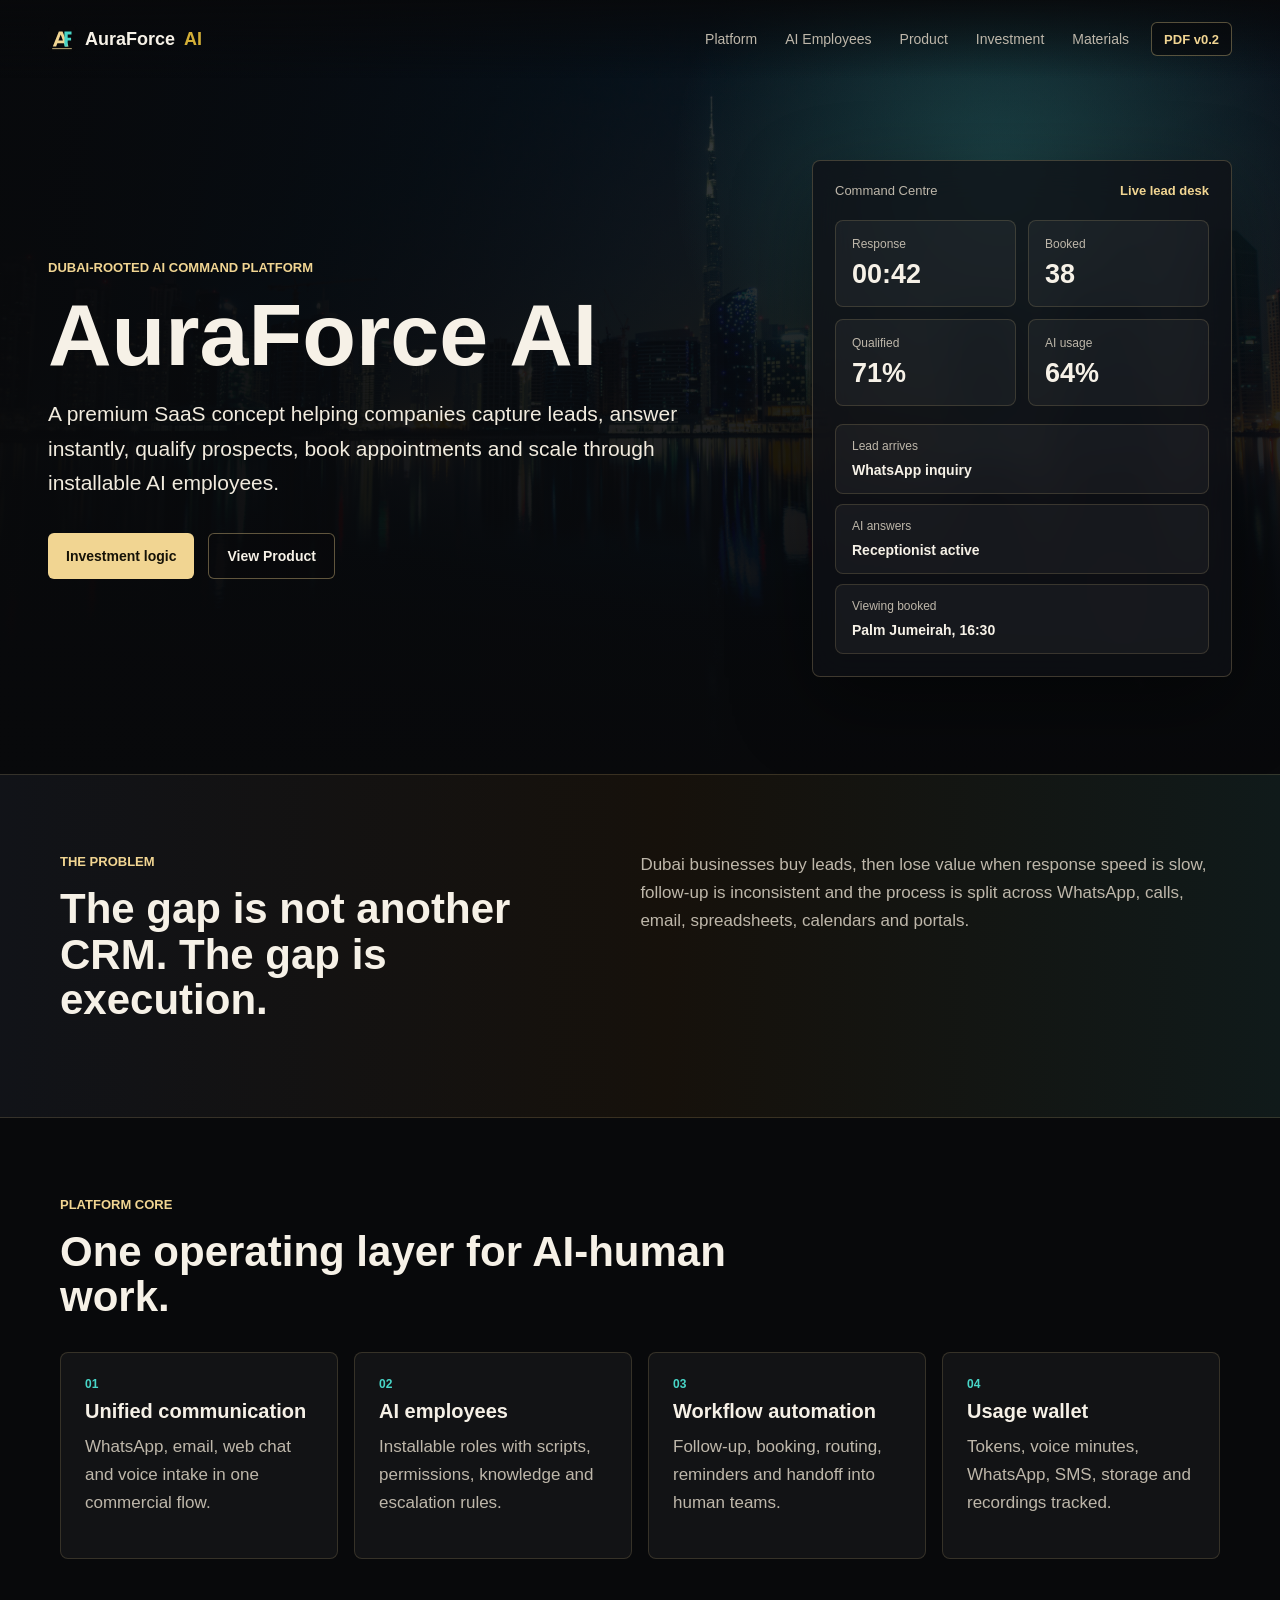
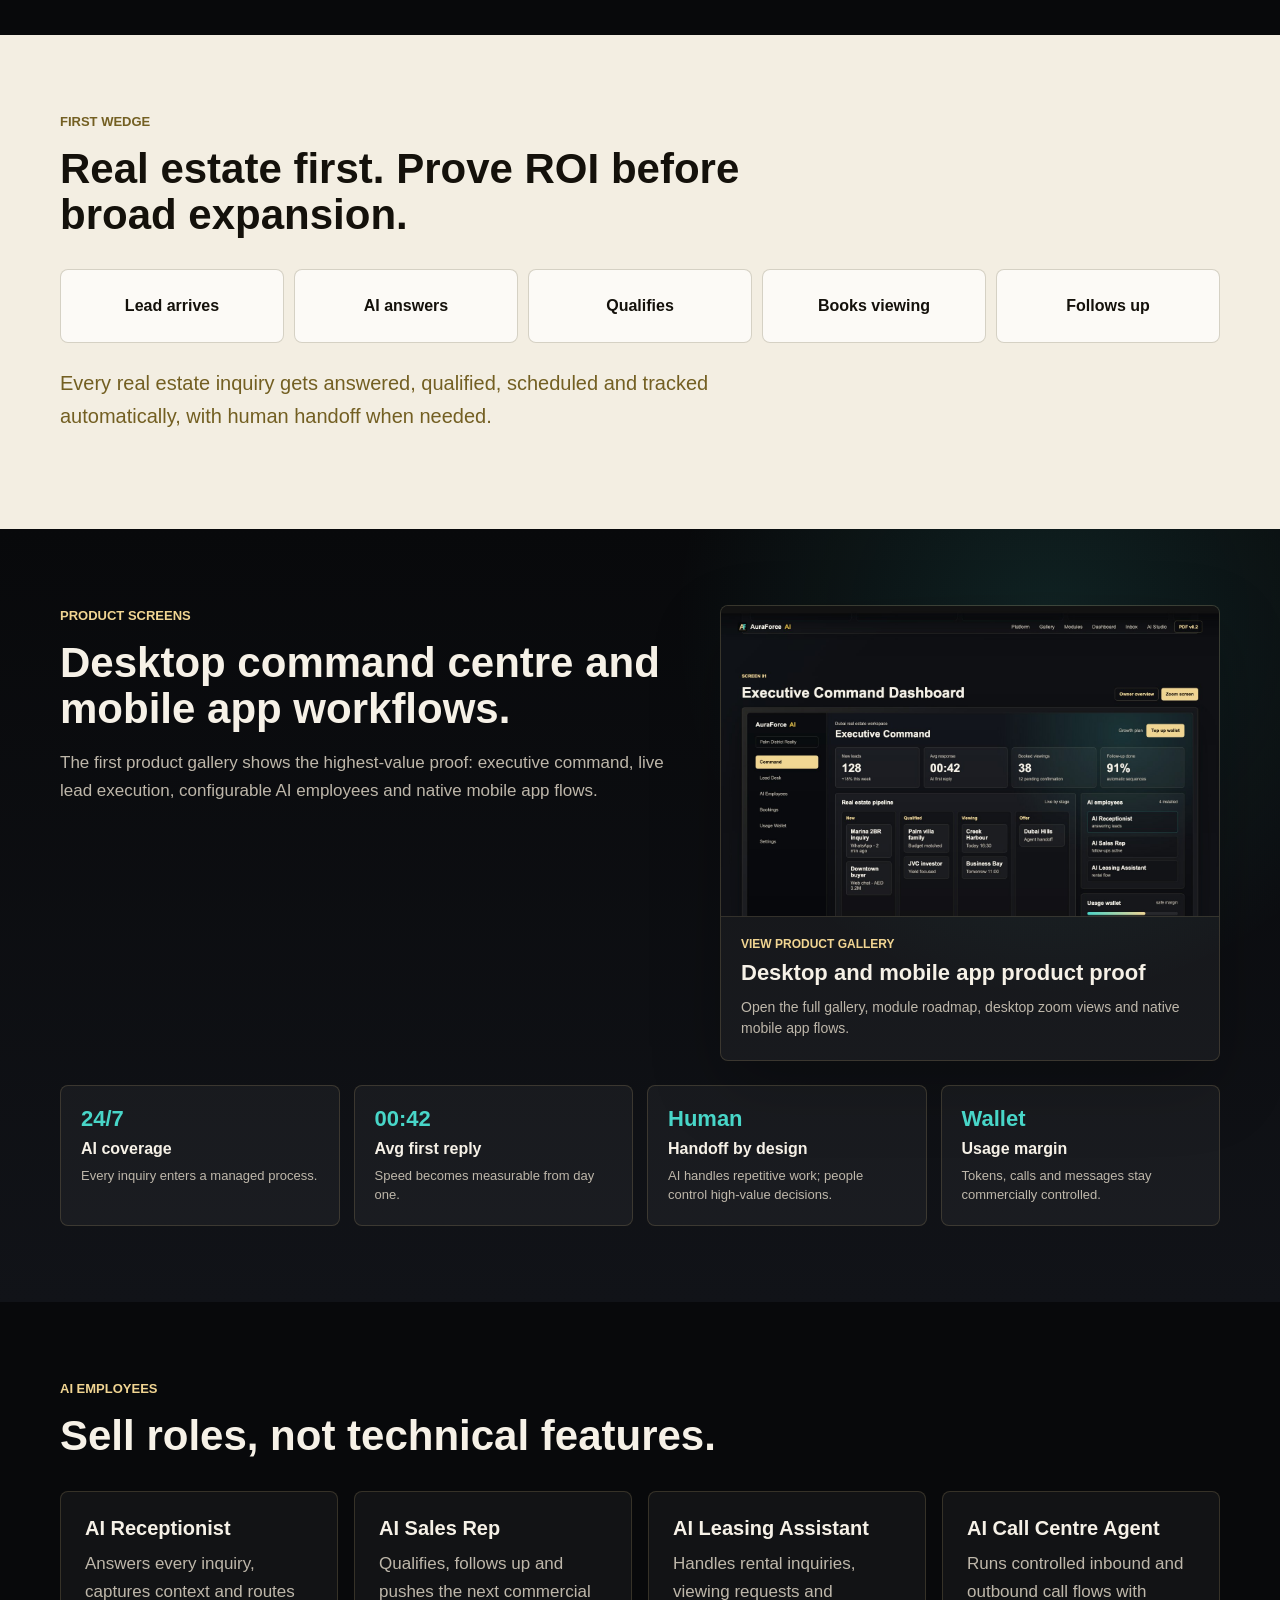
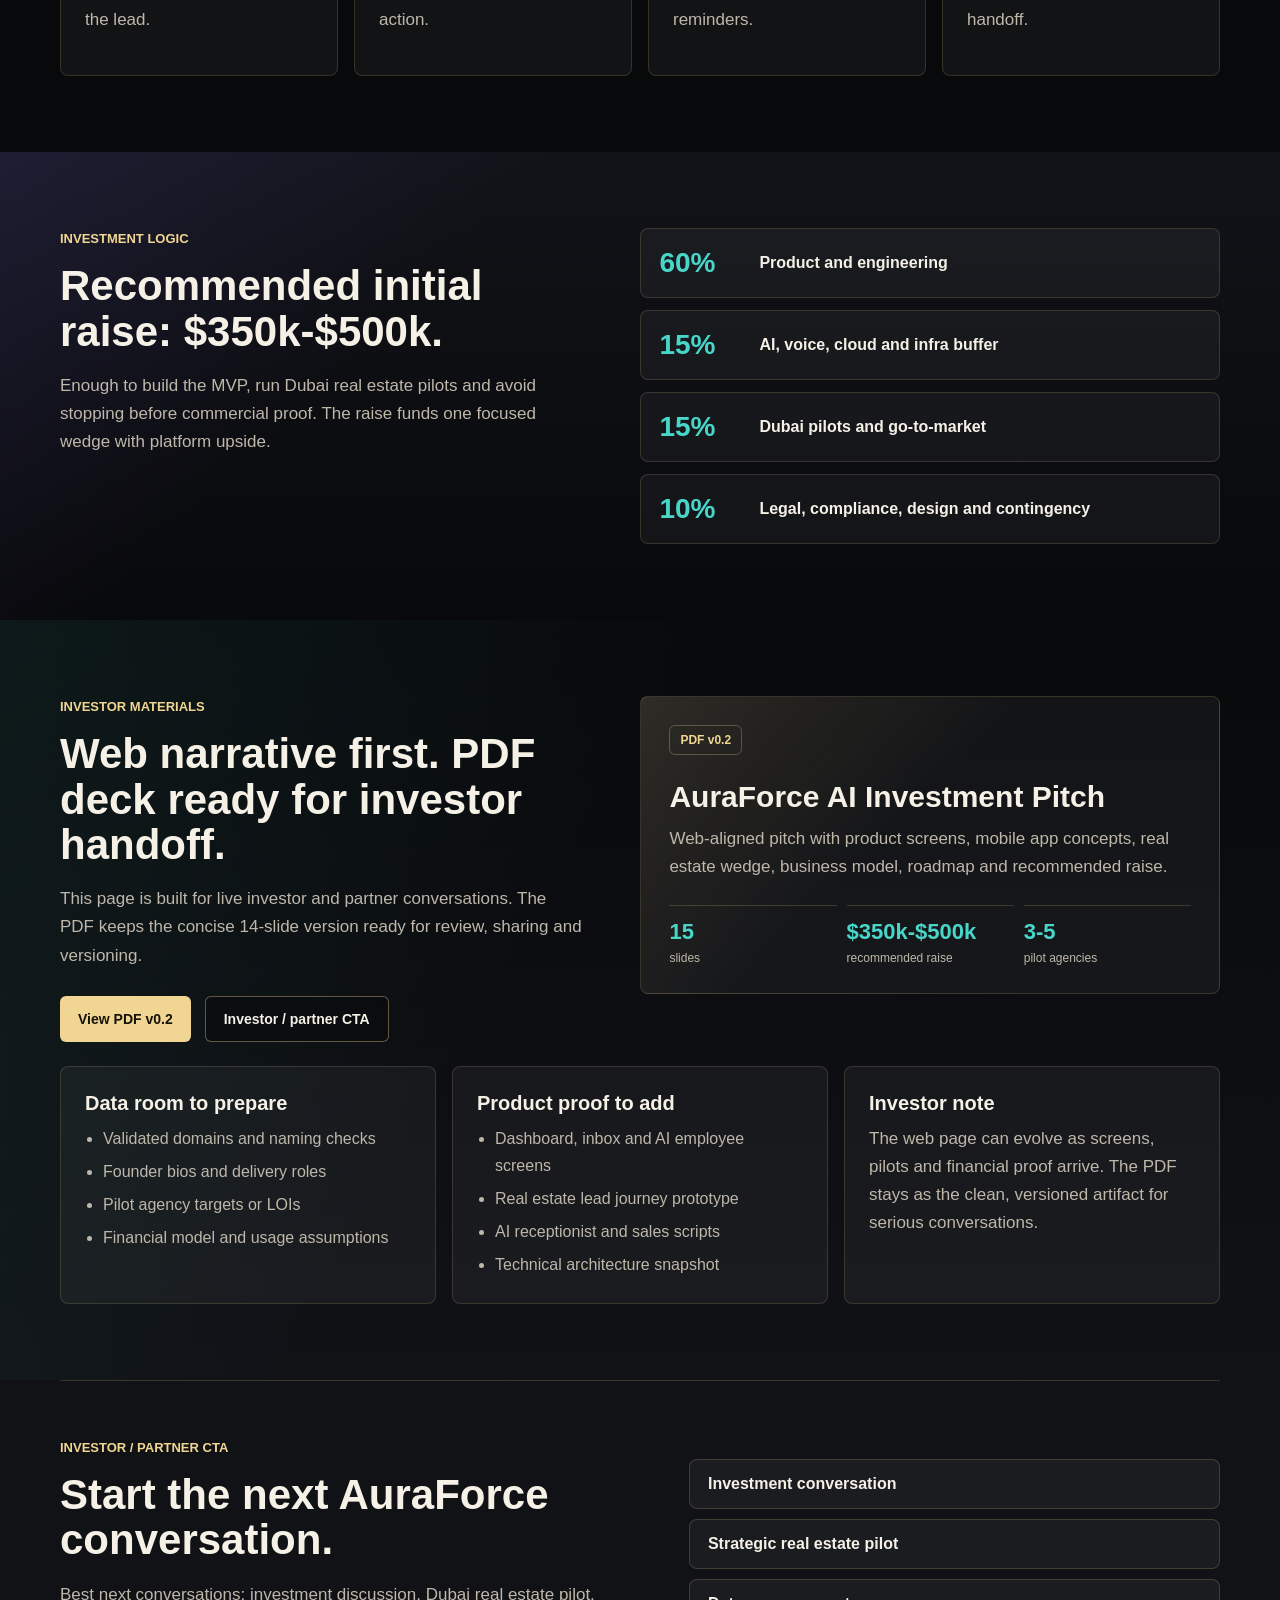
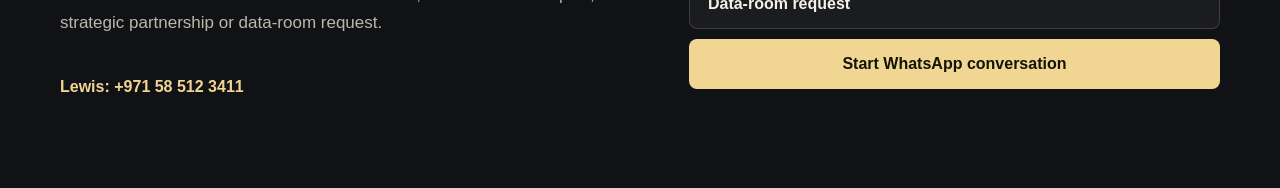
==== web/index.html @ 34d178dd "Initial AuraForce AI project" ====
<!doctype html>
<html lang="en">
  <head>
    <meta charset="utf-8">
    <meta name="viewport" content="width=device-width, initial-scale=1">
    <title>AuraForce AI | AI Command Platform for Modern Business</title>
    <meta
      name="description"
      content="A premium Dubai-rooted AI command platform helping companies capture leads, answer instantly, qualify prospects, book appointments and scale through installable AI employees."
    >
    <link rel="icon" type="image/svg+xml" href="../brand/auraforce-logo.svg">
    <link rel="stylesheet" href="styles.css">
  </head>
  <body>
    <header class="site-header" aria-label="Primary navigation">
      <a class="brand-mark" href="#top" aria-label="AuraForce AI home">
        <img src="../brand/auraforce-logo.svg" alt="" aria-hidden="true">
        <span>AuraForce</span>
        <span>AI</span>
      </a>
      <div class="header-cluster">
        <nav>
          <a href="#platform">Platform</a>
          <a href="#employees">AI Employees</a>
          <a href="screens.html#product-gallery">Product</a>
          <a href="#investment">Investment</a>
          <a href="#materials">Materials</a>
        </nav>
        <a
          class="header-pdf"
          href="../source-materials/AuraForce_AI_Investment_Pitch_v0_2.pdf"
          target="_blank"
          rel="noopener"
        >
          PDF v0.2
        </a>
      </div>
    </header>

    <main id="top">
      <section class="hero">
        <div class="hero-bg" aria-hidden="true"></div>
        <div class="hero-overlay" aria-hidden="true"></div>
        <div class="hero-content">
          <p class="eyebrow">Dubai-rooted AI command platform</p>
          <h1>AuraForce AI</h1>
          <p class="hero-copy">
            A premium SaaS concept helping companies capture leads, answer instantly,
            qualify prospects, book appointments and scale through installable AI employees.
          </p>
          <div class="hero-actions">
            <a class="button primary" href="#investment">Investment logic</a>
            <a class="button secondary" href="screens.html#product-gallery">View Product</a>
          </div>
        </div>
        <aside class="command-panel" aria-label="AuraForce command platform preview">
          <div class="panel-top">
            <span>Command Centre</span>
            <strong>Live lead desk</strong>
          </div>
          <div class="metric-grid">
            <div>
              <span>Response</span>
              <strong>00:42</strong>
            </div>
            <div>
              <span>Booked</span>
              <strong>38</strong>
            </div>
            <div>
              <span>Qualified</span>
              <strong>71%</strong>
            </div>
            <div>
              <span>AI usage</span>
              <strong>64%</strong>
            </div>
          </div>
          <div class="lead-flow">
            <div><span>Lead arrives</span><strong>WhatsApp inquiry</strong></div>
            <div><span>AI answers</span><strong>Receptionist active</strong></div>
            <div><span>Viewing booked</span><strong>Palm Jumeirah, 16:30</strong></div>
          </div>
        </aside>
      </section>

      <section class="intro-band" id="platform">
        <div class="section-inner two-column">
          <div>
            <p class="eyebrow">The problem</p>
            <h2>The gap is not another CRM. The gap is execution.</h2>
          </div>
          <p>
            Dubai businesses buy leads, then lose value when response speed is slow,
            follow-up is inconsistent and the process is split across WhatsApp, calls,
            email, spreadsheets, calendars and portals.
          </p>
        </div>
      </section>

      <section class="section">
        <div class="section-inner">
          <div class="section-heading">
            <p class="eyebrow">Platform core</p>
            <h2>One operating layer for AI-human work.</h2>
          </div>
          <div class="capability-grid">
            <article>
              <span>01</span>
              <h3>Unified communication</h3>
              <p>WhatsApp, email, web chat and voice intake in one commercial flow.</p>
            </article>
            <article>
              <span>02</span>
              <h3>AI employees</h3>
              <p>Installable roles with scripts, permissions, knowledge and escalation rules.</p>
            </article>
            <article>
              <span>03</span>
              <h3>Workflow automation</h3>
              <p>Follow-up, booking, routing, reminders and handoff into human teams.</p>
            </article>
            <article>
              <span>04</span>
              <h3>Usage wallet</h3>
              <p>Tokens, voice minutes, WhatsApp, SMS, storage and recordings tracked.</p>
            </article>
          </div>
        </div>
      </section>

      <section class="wedge-section">
        <div class="section-inner">
          <div class="section-heading">
            <p class="eyebrow">First wedge</p>
            <h2>Real estate first. Prove ROI before broad expansion.</h2>
          </div>
          <div class="flow-row" aria-label="Real estate lead flow">
            <div>Lead arrives</div>
            <div>AI answers</div>
            <div>Qualifies</div>
            <div>Books viewing</div>
            <div>Follows up</div>
          </div>
          <p class="wedge-copy">
            Every real estate inquiry gets answered, qualified, scheduled and tracked
            automatically, with human handoff when needed.
          </p>
        </div>
      </section>

      <section class="section product-screens-section" id="screens-preview">
        <div class="section-inner screen-preview-layout">
          <div>
            <p class="eyebrow">Product screens</p>
            <h2>Desktop command centre and mobile app workflows.</h2>
            <p>
              The first product gallery shows the highest-value proof: executive command,
              live lead execution, configurable AI employees and native mobile app flows.
            </p>
          </div>
          <a class="featured-product-card" href="screens.html#product-gallery">
            <img src="../assets/screens/01-command-dashboard.png" alt="AuraForce AI desktop command dashboard preview">
            <div>
              <span>View Product Gallery</span>
              <strong>Desktop and mobile app product proof</strong>
              <p>Open the full gallery, module roadmap, desktop zoom views and native mobile app flows.</p>
            </div>
          </a>
        </div>
        <div class="section-inner proof-strip">
          <article><span>24/7</span><strong>AI coverage</strong><p>Every inquiry enters a managed process.</p></article>
          <article><span>00:42</span><strong>Avg first reply</strong><p>Speed becomes measurable from day one.</p></article>
          <article><span>Human</span><strong>Handoff by design</strong><p>AI handles repetitive work; people control high-value decisions.</p></article>
          <article><span>Wallet</span><strong>Usage margin</strong><p>Tokens, calls and messages stay commercially controlled.</p></article>
          </div>
      </section>

      <section class="section" id="employees">
        <div class="section-inner">
          <div class="section-heading">
            <p class="eyebrow">AI employees</p>
            <h2>Sell roles, not technical features.</h2>
          </div>
          <div class="employee-grid">
            <article>
              <h3>AI Receptionist</h3>
              <p>Answers every inquiry, captures context and routes the lead.</p>
            </article>
            <article>
              <h3>AI Sales Rep</h3>
              <p>Qualifies, follows up and pushes the next commercial action.</p>
            </article>
            <article>
              <h3>AI Leasing Assistant</h3>
              <p>Handles rental inquiries, viewing requests and reminders.</p>
            </article>
            <article>
              <h3>AI Call Centre Agent</h3>
              <p>Runs controlled inbound and outbound call flows with handoff.</p>
            </article>
          </div>
        </div>
      </section>

      <section class="section investment-section" id="investment">
        <div class="section-inner investment-layout">
          <div>
            <p class="eyebrow">Investment logic</p>
            <h2>Recommended initial raise: $350k-$500k.</h2>
            <p>
              Enough to build the MVP, run Dubai real estate pilots and avoid stopping
              before commercial proof. The raise funds one focused wedge with platform upside.
            </p>
          </div>
          <div class="allocation-list">
            <div><span>60%</span><strong>Product and engineering</strong></div>
            <div><span>15%</span><strong>AI, voice, cloud and infra buffer</strong></div>
            <div><span>15%</span><strong>Dubai pilots and go-to-market</strong></div>
            <div><span>10%</span><strong>Legal, compliance, design and contingency</strong></div>
          </div>
        </div>
      </section>

      <section class="section materials-section" id="materials">
        <div class="section-inner materials-layout">
          <div>
            <p class="eyebrow">Investor materials</p>
            <h2>Web narrative first. PDF deck ready for investor handoff.</h2>
            <p>
              This page is built for live investor and partner conversations. The PDF keeps
              the concise 14-slide version ready for review, sharing and versioning.
            </p>
            <div class="material-actions">
              <a
                class="button primary"
                href="../source-materials/AuraForce_AI_Investment_Pitch_v0_2.pdf"
                target="_blank"
                rel="noopener"
              >
                View PDF v0.2
              </a>
              <a class="button secondary" href="#contact">Investor / partner CTA</a>
            </div>
          </div>

          <article class="pdf-card" aria-label="AuraForce AI PDF deck">
            <span>PDF v0.2</span>
            <h3>AuraForce AI Investment Pitch</h3>
            <p>
              Web-aligned pitch with product screens, mobile app concepts, real estate
              wedge, business model, roadmap and recommended raise.
            </p>
            <div class="pdf-meta">
              <div><strong>15</strong><span>slides</span></div>
              <div><strong>$350k-$500k</strong><span>recommended raise</span></div>
              <div><strong>3-5</strong><span>pilot agencies</span></div>
            </div>
          </article>
        </div>

        <div class="section-inner readiness-grid">
          <article>
            <h3>Data room to prepare</h3>
            <ul>
              <li>Validated domains and naming checks</li>
              <li>Founder bios and delivery roles</li>
              <li>Pilot agency targets or LOIs</li>
              <li>Financial model and usage assumptions</li>
            </ul>
          </article>
          <article>
            <h3>Product proof to add</h3>
            <ul>
              <li>Dashboard, inbox and AI employee screens</li>
              <li>Real estate lead journey prototype</li>
              <li>AI receptionist and sales scripts</li>
              <li>Technical architecture snapshot</li>
            </ul>
          </article>
          <article>
            <h3>Investor note</h3>
            <p>
              The web page can evolve as screens, pilots and financial proof arrive.
              The PDF stays as the clean, versioned artifact for serious conversations.
            </p>
          </article>
        </div>
      </section>

      <section class="section contact-section" id="contact">
        <div class="section-inner contact-panel">
          <div>
            <p class="eyebrow">Investor / partner CTA</p>
            <h2>Start the next AuraForce conversation.</h2>
            <p>
              Best next conversations: investment discussion, Dubai real estate pilot,
              strategic partnership or data-room request.
            </p>
            <a class="contact-phone" href="tel:+971585123411">Lewis: +971 58 512 3411</a>
          </div>
          <div class="contact-options">
            <span>Investment conversation</span>
            <span>Strategic real estate pilot</span>
            <span>Data-room request</span>
            <a href="https://wa.me/971585123411" target="_blank" rel="noopener">Start WhatsApp conversation</a>
          </div>
        </div>
      </section>
    </main>
  </body>
</html>
---- web/styles.css ----
:root {
  color-scheme: dark;
  --obsidian: #08090b;
  --charcoal: #111318;
  --graphite: #1b1e24;
  --line: rgba(241, 213, 146, 0.22);
  --gold: #d4af37;
  --champagne: #f1d592;
  --aqua: #48d6c8;
  --plum: #6f5bd6;
  --text: #f6f1e7;
  --muted: #beb7aa;
}

* {
  box-sizing: border-box;
}

html {
  scroll-behavior: smooth;
}

body {
  margin: 0;
  font-family: Inter, "Plus Jakarta Sans", Arial, sans-serif;
  color: var(--text);
  background: var(--obsidian);
  overflow-x: hidden;
}

a {
  color: inherit;
  text-decoration: none;
}

.site-header {
  position: fixed;
  top: 0;
  left: 0;
  right: 0;
  z-index: 20;
  display: flex;
  align-items: center;
  justify-content: space-between;
  padding: 22px 48px;
  background: linear-gradient(180deg, rgba(8, 9, 11, 0.88), rgba(8, 9, 11, 0));
}

.brand-mark {
  display: inline-flex;
  gap: 9px;
  align-items: center;
  white-space: nowrap;
  font-weight: 800;
  font-size: 18px;
}

.brand-mark img {
  width: 28px;
  height: 28px;
  border-radius: 7px;
}

.brand-mark span:last-child {
  color: var(--gold);
}

nav {
  display: flex;
  gap: 28px;
  color: var(--muted);
  font-size: 14px;
}

nav a:hover {
  color: var(--champagne);
}

.header-cluster {
  display: flex;
  align-items: center;
  gap: 22px;
}

.header-pdf {
  display: inline-flex;
  min-height: 34px;
  align-items: center;
  justify-content: center;
  border: 1px solid rgba(241, 213, 146, 0.34);
  border-radius: 6px;
  padding: 0 12px;
  color: var(--champagne);
  background: rgba(8, 9, 11, 0.54);
  font-size: 13px;
  font-weight: 800;
}

.hero {
  position: relative;
  min-height: 86vh;
  display: grid;
  grid-template-columns: minmax(0, 1fr) 420px;
  align-items: center;
  gap: 56px;
  padding: 118px 48px 56px;
  overflow: hidden;
}

.hero-bg,
.hero-overlay {
  position: absolute;
  inset: 0;
}

.hero-bg {
  background-image: url("../assets/hero-dubai-skyline.jpg");
  background-size: cover;
  background-position: center;
  transform: scale(1.02);
}

.hero-overlay {
  background:
    radial-gradient(circle at 78% 22%, rgba(72, 214, 200, 0.22), transparent 28%),
    linear-gradient(90deg, rgba(8, 9, 11, 0.96) 0%, rgba(8, 9, 11, 0.7) 48%, rgba(8, 9, 11, 0.58) 100%),
    linear-gradient(180deg, rgba(8, 9, 11, 0.3), rgba(8, 9, 11, 1));
}

.hero-content,
.command-panel {
  position: relative;
  z-index: 2;
}

.hero-content {
  max-width: 760px;
  min-width: 0;
}

.eyebrow {
  margin: 0 0 14px;
  color: var(--champagne);
  font-size: 13px;
  font-weight: 700;
  text-transform: uppercase;
}

h1,
h2,
h3,
p {
  margin-top: 0;
}

h1 {
  margin-bottom: 20px;
  font-size: 88px;
  line-height: 0.96;
  letter-spacing: 0;
}

h2 {
  margin-bottom: 18px;
  font-size: 42px;
  line-height: 1.08;
  letter-spacing: 0;
}

h3 {
  margin-bottom: 10px;
  font-size: 20px;
  line-height: 1.2;
  letter-spacing: 0;
}

p {
  color: var(--muted);
  font-size: 17px;
  line-height: 1.65;
}

.hero-copy {
  max-width: 680px;
  color: #f1ebde;
  font-size: 21px;
}

.hero-actions {
  display: flex;
  flex-wrap: wrap;
  gap: 14px;
  margin-top: 32px;
}

.button {
  display: inline-flex;
  min-height: 46px;
  align-items: center;
  justify-content: center;
  border-radius: 6px;
  padding: 0 18px;
  font-weight: 750;
  font-size: 14px;
}

.button.primary {
  color: #151207;
  background: var(--champagne);
}

.button.secondary {
  border: 1px solid rgba(241, 213, 146, 0.38);
  background: rgba(8, 9, 11, 0.5);
}

.command-panel {
  width: 100%;
  min-width: 0;
  border: 1px solid var(--line);
  border-radius: 8px;
  padding: 22px;
  background: rgba(15, 17, 22, 0.76);
  box-shadow: 0 28px 80px rgba(0, 0, 0, 0.42);
  backdrop-filter: blur(18px);
}

.panel-top {
  display: flex;
  justify-content: space-between;
  gap: 16px;
  margin-bottom: 22px;
  color: var(--muted);
  font-size: 13px;
}

.panel-top strong {
  color: var(--champagne);
}

.metric-grid {
  display: grid;
  grid-template-columns: repeat(2, 1fr);
  gap: 12px;
  margin-bottom: 18px;
}

.metric-grid div,
.lead-flow div,
.capability-grid article,
.employee-grid article,
.allocation-list div,
.pdf-card,
.readiness-grid article {
  border: 1px solid rgba(241, 213, 146, 0.16);
  border-radius: 8px;
  background: rgba(255, 255, 255, 0.045);
}

.metric-grid div {
  padding: 16px;
}

.metric-grid span,
.lead-flow span,
.capability-grid span {
  display: block;
  margin-bottom: 8px;
  color: var(--muted);
  font-size: 12px;
}

.metric-grid strong {
  font-size: 27px;
}

.lead-flow {
  display: grid;
  gap: 10px;
}

.lead-flow div {
  padding: 14px 16px;
}

.lead-flow strong {
  color: #f6f1e7;
  font-size: 14px;
}

.intro-band {
  background: linear-gradient(90deg, #111318, #16110b 52%, #101a1a);
  border-top: 1px solid rgba(241, 213, 146, 0.16);
  border-bottom: 1px solid rgba(241, 213, 146, 0.16);
}

.section,
.intro-band,
.wedge-section {
  padding: 76px 48px;
}

.section-inner {
  width: min(1160px, 100%);
  margin: 0 auto;
}

.two-column,
.investment-layout,
.materials-layout {
  display: grid;
  grid-template-columns: minmax(0, 0.95fr) minmax(0, 1.05fr);
  gap: 56px;
  align-items: start;
}

.section-heading {
  max-width: 720px;
  margin-bottom: 32px;
}

.capability-grid,
.employee-grid {
  display: grid;
  grid-template-columns: repeat(4, 1fr);
  gap: 16px;
}

.capability-grid article,
.employee-grid article {
  padding: 24px;
}

.capability-grid span {
  color: var(--aqua);
  font-weight: 800;
}

.wedge-section {
  background: #f3eee2;
  color: #14110b;
}

.wedge-section .eyebrow,
.wedge-section p {
  color: #735f22;
}

.flow-row {
  display: grid;
  grid-template-columns: repeat(5, 1fr);
  gap: 10px;
  margin: 30px 0 24px;
}

.flow-row div {
  min-height: 74px;
  display: flex;
  align-items: center;
  justify-content: center;
  border: 1px solid rgba(79, 63, 18, 0.22);
  border-radius: 8px;
  padding: 14px;
  background: rgba(255, 255, 255, 0.7);
  text-align: center;
  font-weight: 800;
}

.wedge-copy {
  max-width: 760px;
  font-size: 20px;
}

.product-screens-section {
  background:
    radial-gradient(circle at 82% 12%, rgba(72, 214, 200, 0.12), transparent 30%),
    linear-gradient(180deg, #08090b, #111318);
}

.screen-preview-layout {
  display: grid;
  grid-template-columns: minmax(0, 1fr) minmax(360px, 500px);
  gap: 42px;
  align-items: start;
}

.featured-product-card {
  display: grid;
  overflow: hidden;
  border: 1px solid rgba(241, 213, 146, 0.16);
  border-radius: 8px;
  background: rgba(255, 255, 255, 0.045);
  color: var(--text);
  box-shadow: 0 26px 70px rgba(0, 0, 0, 0.24);
}

.featured-product-card img {
  width: 100%;
  display: block;
  aspect-ratio: 16 / 10;
  object-fit: cover;
  object-position: top center;
  border-bottom: 1px solid rgba(241, 213, 146, 0.13);
}

.featured-product-card div {
  padding: 20px;
}

.featured-product-card span,
.featured-product-card strong {
  display: block;
}

.featured-product-card span {
  color: var(--champagne);
  font-size: 12px;
  font-weight: 850;
  text-transform: uppercase;
}

.featured-product-card strong {
  margin-top: 9px;
  font-size: 22px;
  line-height: 1.2;
}

.featured-product-card p {
  margin: 10px 0 0;
  font-size: 14px;
  line-height: 1.55;
}

.proof-strip {
  display: grid;
  grid-template-columns: repeat(4, 1fr);
  gap: 14px;
  margin-top: 24px;
}

.proof-strip article {
  border: 1px solid rgba(241, 213, 146, 0.16);
  border-radius: 8px;
  padding: 20px;
  background: rgba(255, 255, 255, 0.045);
}

.proof-strip span,
.proof-strip strong {
  display: block;
}

.proof-strip span {
  color: var(--aqua);
  font-size: 22px;
  font-weight: 900;
}

.proof-strip strong {
  margin-top: 8px;
}

.proof-strip p {
  margin: 8px 0 0;
  font-size: 13px;
  line-height: 1.5;
}

.investment-section {
  background:
    linear-gradient(135deg, rgba(111, 91, 214, 0.14), transparent 32%),
    linear-gradient(180deg, #111318, #08090b);
}

.allocation-list {
  display: grid;
  gap: 12px;
}

.allocation-list div {
  display: grid;
  grid-template-columns: 86px minmax(0, 1fr);
  gap: 14px;
  align-items: center;
  padding: 18px;
}

.allocation-list span {
  color: var(--aqua);
  font-size: 28px;
  font-weight: 850;
}

.allocation-list strong {
  line-height: 1.35;
}

.materials-section {
  background:
    linear-gradient(120deg, rgba(72, 214, 200, 0.08), transparent 42%),
    linear-gradient(180deg, #08090b, #101216);
}

.material-actions {
  display: flex;
  flex-wrap: wrap;
  gap: 14px;
  margin-top: 26px;
}

.pdf-card {
  padding: 28px;
  background:
    linear-gradient(135deg, rgba(241, 213, 146, 0.12), transparent 44%),
    rgba(255, 255, 255, 0.045);
}

.pdf-card > span {
  display: inline-flex;
  min-height: 30px;
  align-items: center;
  border: 1px solid rgba(241, 213, 146, 0.28);
  border-radius: 6px;
  padding: 0 10px;
  color: var(--champagne);
  font-size: 12px;
  font-weight: 800;
}

.pdf-card h3 {
  margin-top: 24px;
  font-size: 30px;
}

.pdf-meta {
  display: grid;
  grid-template-columns: repeat(3, 1fr);
  gap: 10px;
  margin-top: 24px;
}

.pdf-meta div {
  border-top: 1px solid rgba(241, 213, 146, 0.18);
  padding-top: 14px;
}

.pdf-meta strong,
.pdf-meta span {
  display: block;
}

.pdf-meta strong {
  color: var(--aqua);
  font-size: 22px;
  line-height: 1.1;
}

.pdf-meta span {
  margin-top: 7px;
  color: var(--muted);
  font-size: 12px;
}

.readiness-grid {
  display: grid;
  grid-template-columns: repeat(3, 1fr);
  gap: 16px;
  margin-top: 24px;
}

.readiness-grid article {
  padding: 24px;
}

.readiness-grid ul {
  margin: 0;
  padding-left: 18px;
  color: var(--muted);
  line-height: 1.7;
}

.readiness-grid li + li {
  margin-top: 6px;
}

.contact-section {
  padding-top: 0;
  background: #101216;
}

.contact-panel {
  display: grid;
  grid-template-columns: minmax(0, 1.05fr) minmax(0, 0.95fr);
  gap: 42px;
  align-items: center;
  border-top: 1px solid rgba(241, 213, 146, 0.18);
  padding-top: 56px;
}

.contact-options {
  display: grid;
  gap: 10px;
}

.contact-options span {
  min-height: 50px;
  display: flex;
  align-items: center;
  border: 1px solid rgba(241, 213, 146, 0.18);
  border-radius: 8px;
  padding: 0 18px;
  background: rgba(255, 255, 255, 0.045);
  color: var(--text);
  font-weight: 800;
}

.contact-options a,
.contact-phone {
  min-height: 50px;
  display: inline-flex;
  align-items: center;
  border-radius: 8px;
  font-weight: 850;
}

.contact-phone {
  margin-top: 8px;
  color: var(--champagne);
}

.contact-options a {
  justify-content: center;
  border: 1px solid rgba(241, 213, 146, 0.34);
  color: #151207;
  background: var(--champagne);
}

@media (max-width: 980px) {
  .site-header {
    padding: 18px 24px;
  }

  nav {
    display: none;
  }

  .header-cluster {
    gap: 0;
  }

  .hero {
    min-height: 84vh;
    grid-template-columns: 1fr;
    gap: 34px;
    padding: 104px 24px 44px;
  }

  h1 {
    font-size: 54px;
  }

  h2 {
    font-size: 34px;
  }

  .hero-copy {
    font-size: 18px;
  }

  .command-panel {
    width: 100%;
    max-width: 520px;
  }

  .section,
  .intro-band,
  .wedge-section {
    padding: 58px 24px;
  }

  .two-column,
  .investment-layout,
  .materials-layout,
  .contact-panel,
  .screen-preview-layout,
  .capability-grid,
  .employee-grid,
  .readiness-grid,
  .proof-strip {
    grid-template-columns: 1fr;
  }

  .flow-row {
    grid-template-columns: 1fr;
  }
}

@media (max-width: 520px) {
  h1 {
    font-size: 42px;
  }

  h2 {
    font-size: 28px;
  }

  .hero-actions {
    display: grid;
  }

  .hero-content,
  .command-panel,
  .section-inner {
    max-width: 100%;
  }

  .hero-content,
  .command-panel {
    width: 100%;
    max-width: 342px;
  }

  .hero-copy {
    font-size: 17px;
    line-height: 1.55;
  }

  .command-panel {
    padding: 16px;
  }

  .panel-top {
    display: grid;
    gap: 6px;
  }

  .metric-grid {
    grid-template-columns: 1fr;
  }

  .allocation-list div {
    grid-template-columns: 1fr;
  }

  .pdf-meta {
    grid-template-columns: 1fr;
  }
}
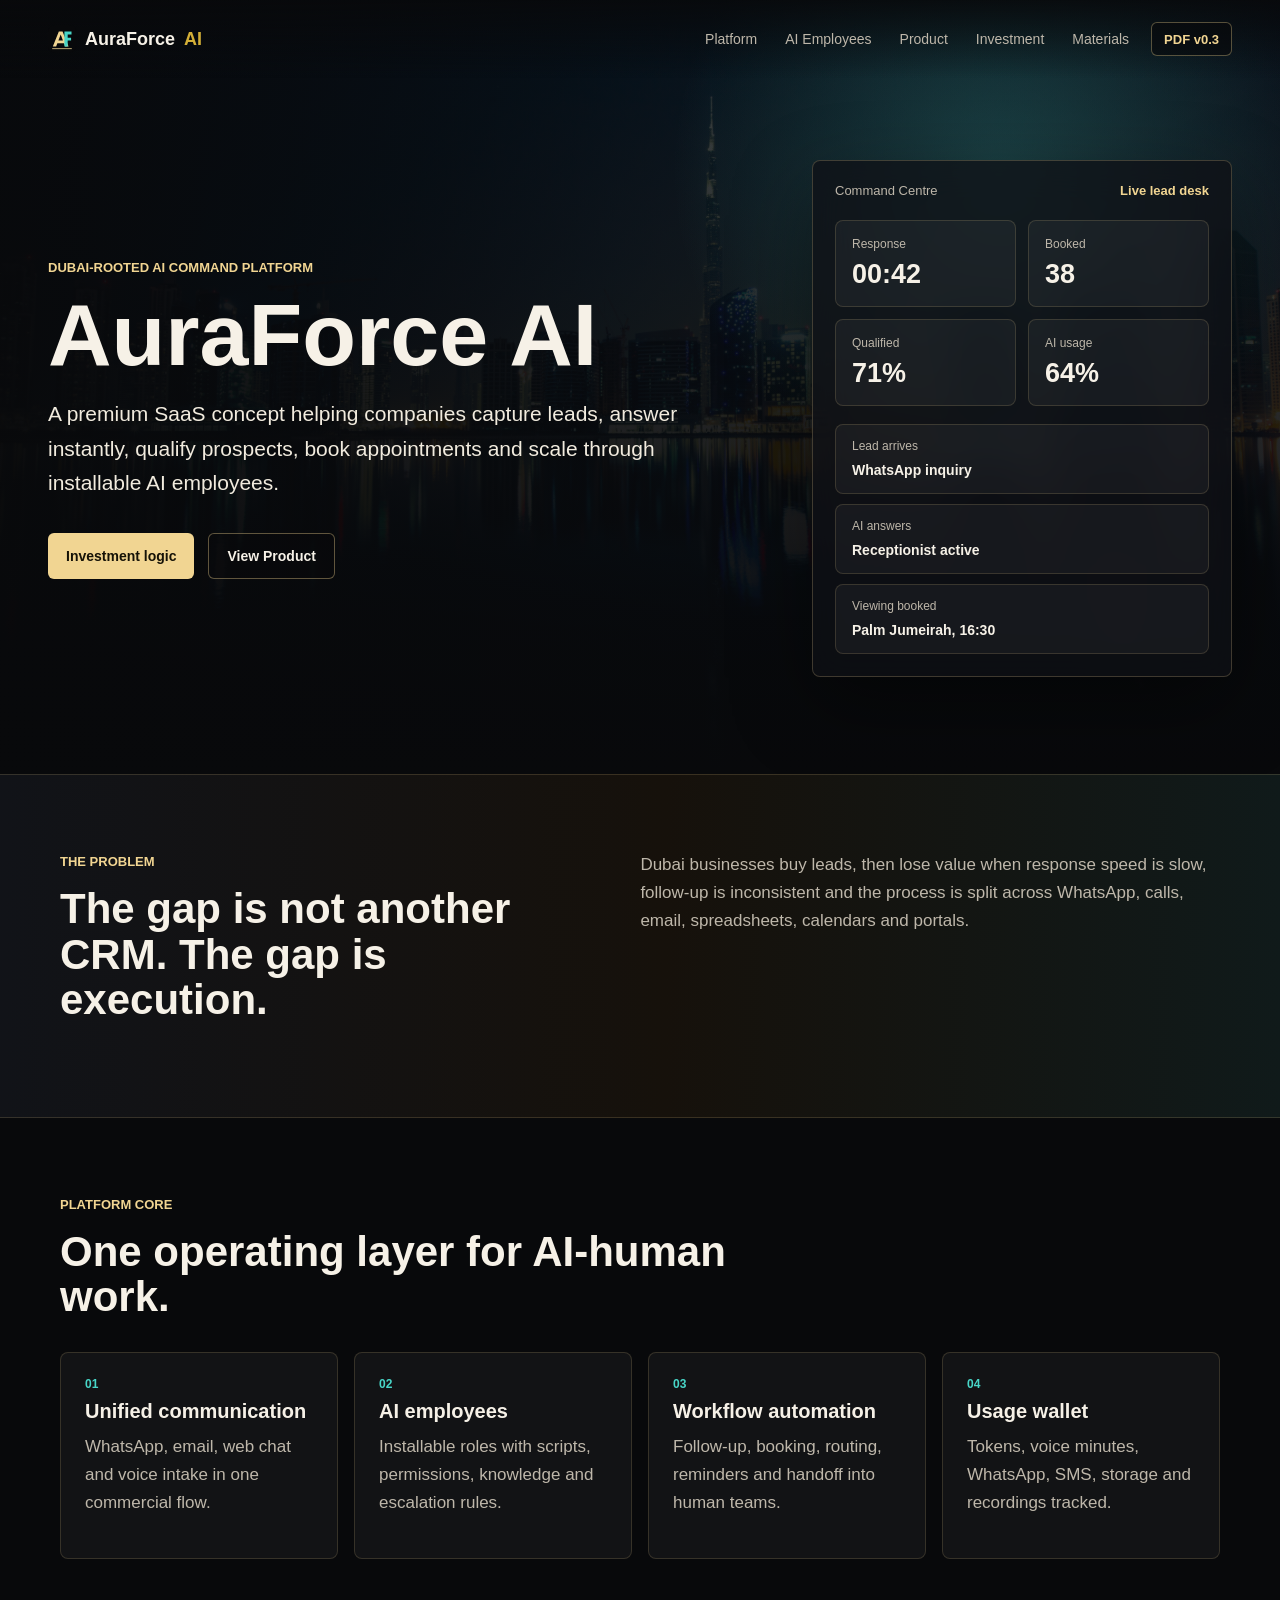
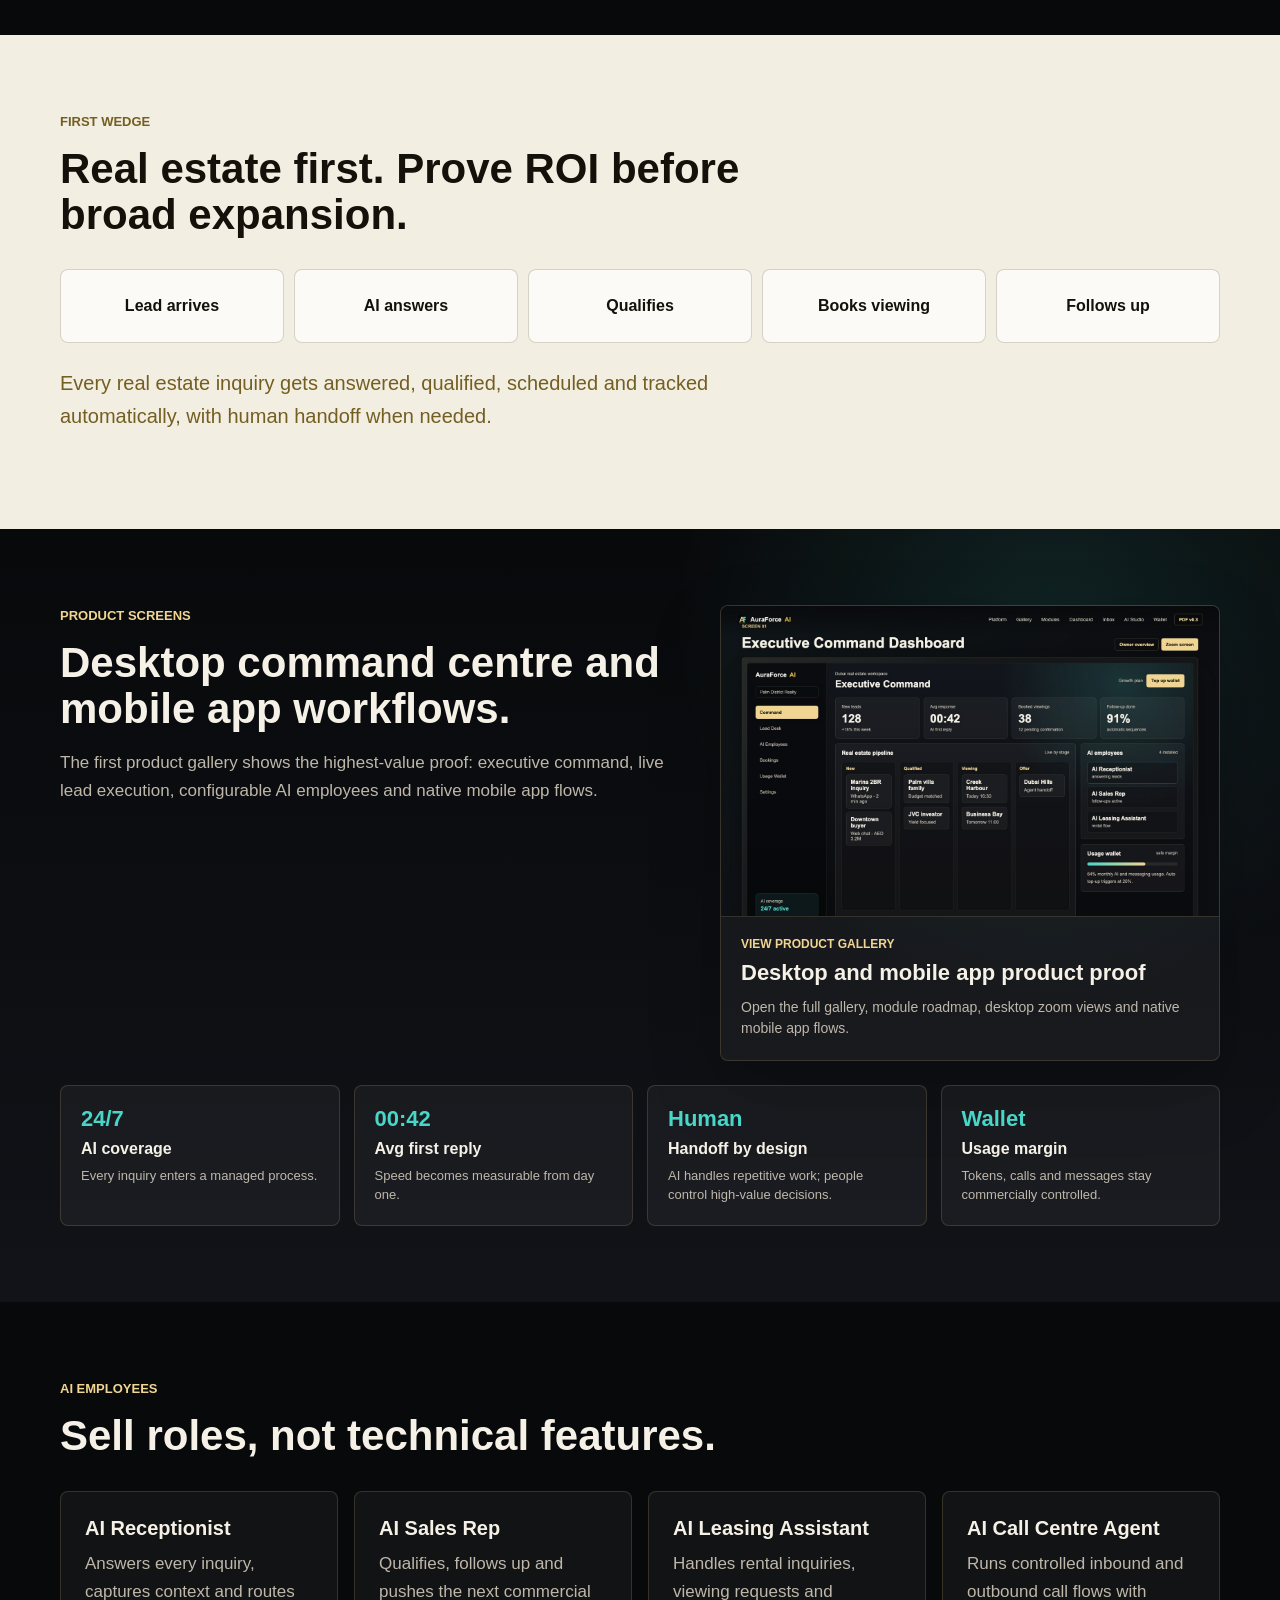
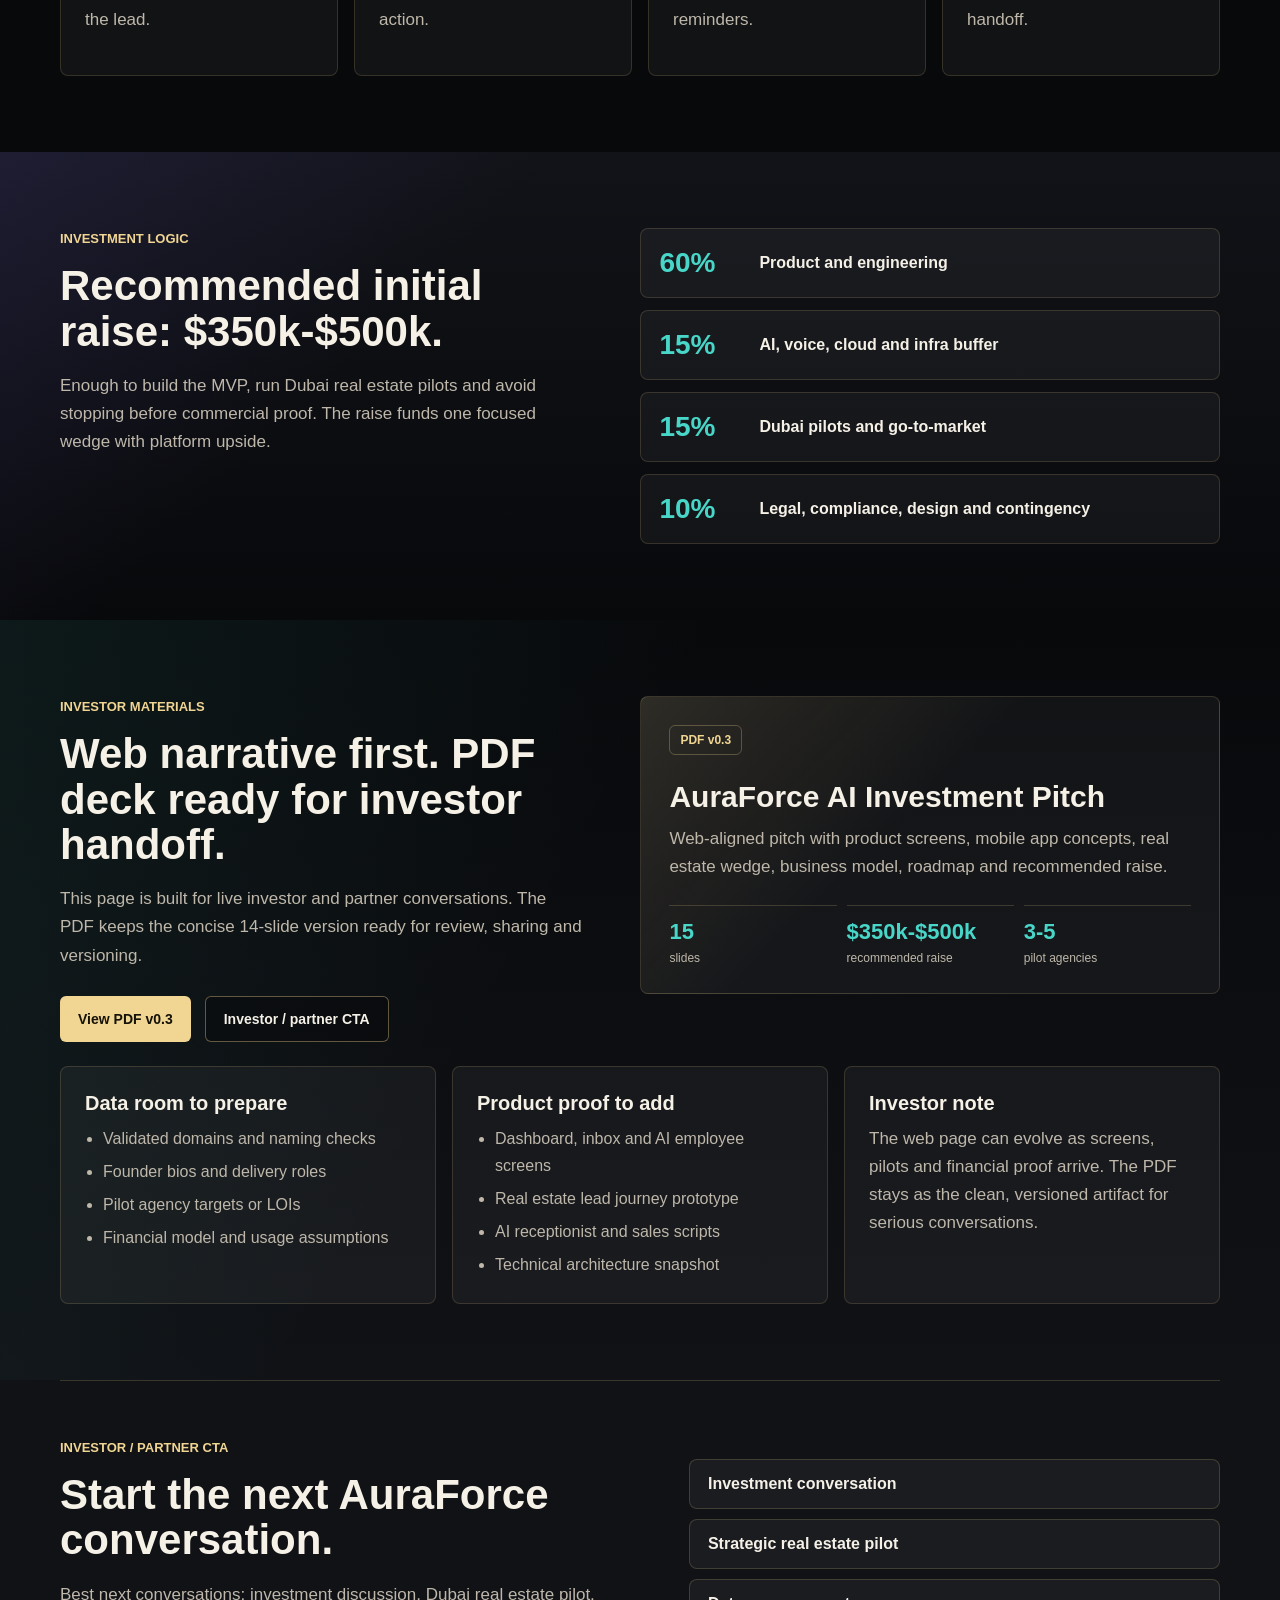
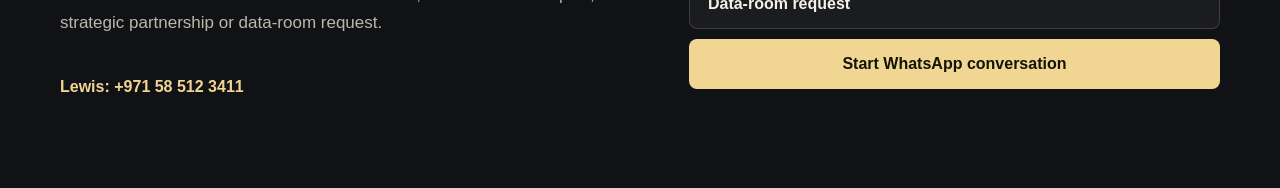
==== commit 66395863: "Add expanded product screens and root redirect" ====
--- a/web/index.html
+++ b/web/index.html
@@ -28,11 +28,11 @@
         </nav>
         <a
           class="header-pdf"
-          href="../source-materials/AuraForce_AI_Investment_Pitch_v0_2.pdf"
+          href="../source-materials/AuraForce_AI_Investment_Pitch_v0_3.pdf"
           target="_blank"
           rel="noopener"
         >
-          PDF v0.2
+          PDF v0.3
         </a>
       </div>
     </header>
@@ -234,18 +234,18 @@
             <div class="material-actions">
               <a
                 class="button primary"
-                href="../source-materials/AuraForce_AI_Investment_Pitch_v0_2.pdf"
+                href="../source-materials/AuraForce_AI_Investment_Pitch_v0_3.pdf"
                 target="_blank"
                 rel="noopener"
               >
-                View PDF v0.2
+                View PDF v0.3
               </a>
               <a class="button secondary" href="#contact">Investor / partner CTA</a>
             </div>
           </div>
 
           <article class="pdf-card" aria-label="AuraForce AI PDF deck">
-            <span>PDF v0.2</span>
+            <span>PDF v0.3</span>
             <h3>AuraForce AI Investment Pitch</h3>
             <p>
               Web-aligned pitch with product screens, mobile app concepts, real estate
